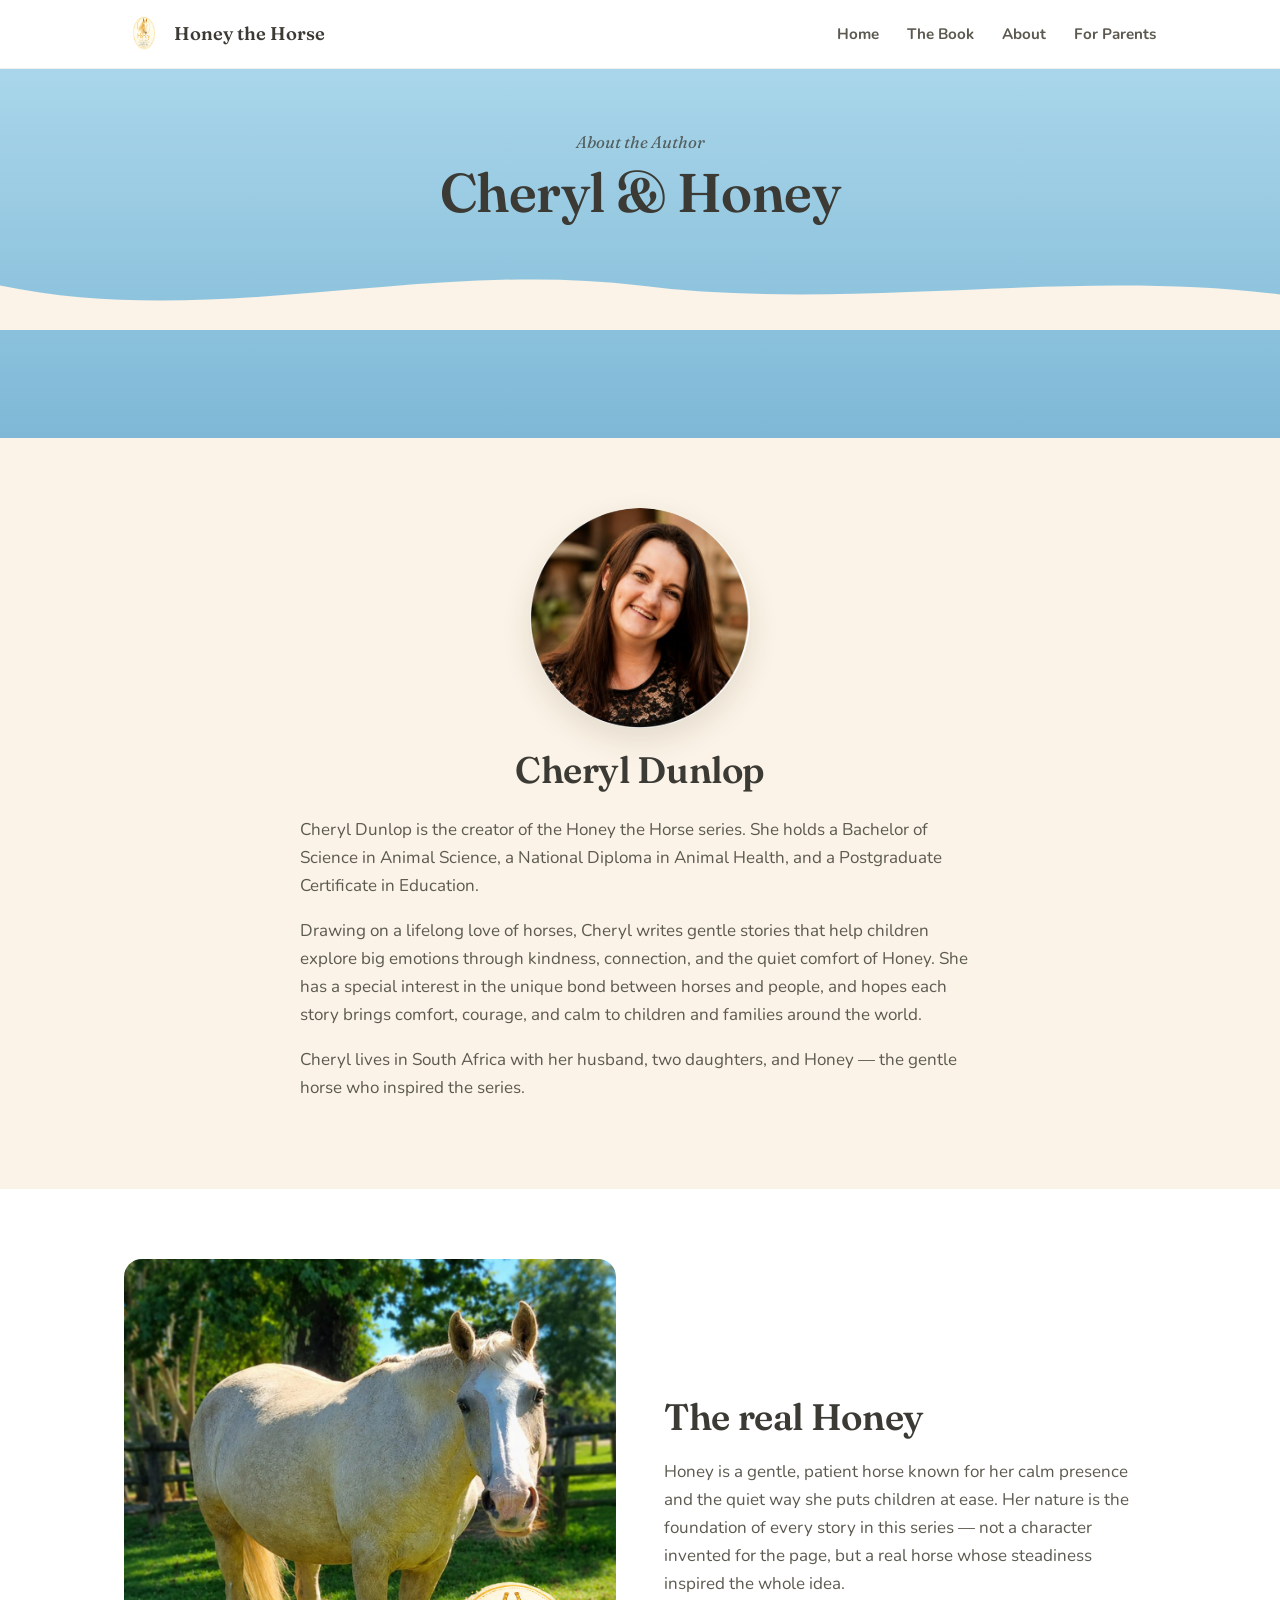
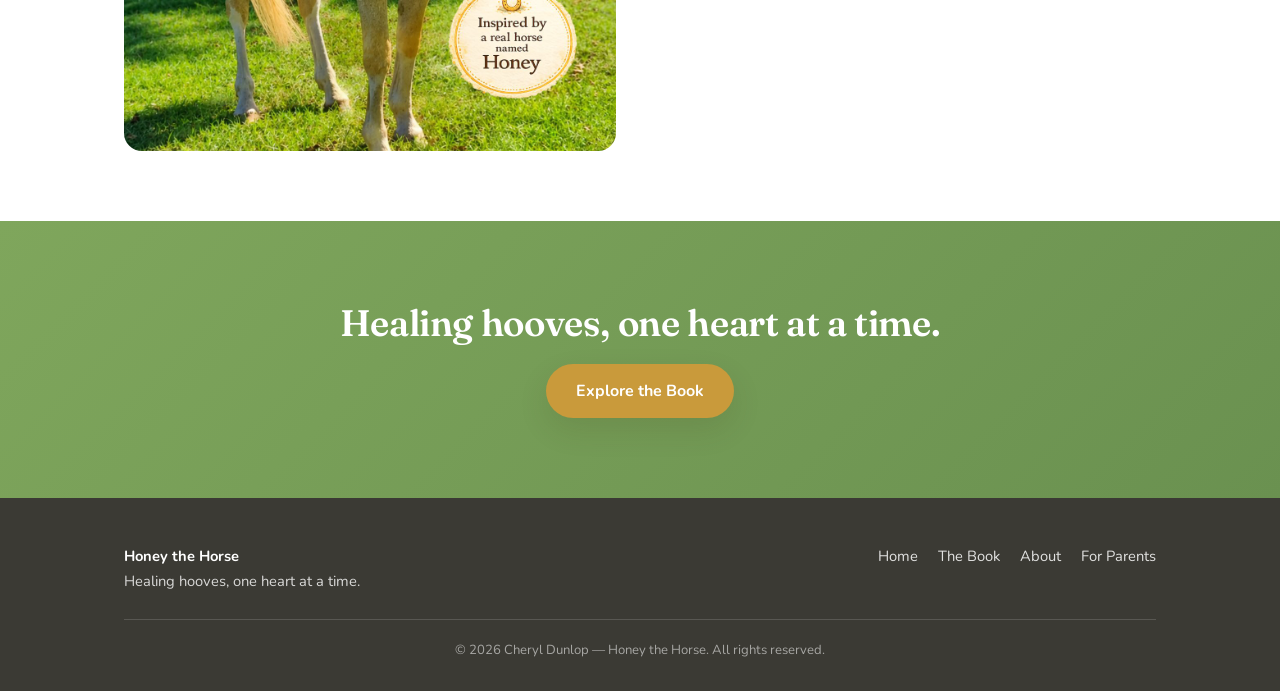
==== about.html @ f642d714 "Add files via upload" ====
<!DOCTYPE html>
<html lang="en">
<head>
<meta charset="UTF-8">
<meta name="viewport" content="width=device-width, initial-scale=1.0">
<title>About Cheryl &amp; Honey | Honey the Horse</title>
<meta name="description" content="Meet Cheryl Dunlop, author of the Honey the Horse series, and the real horse named Honey who inspired it.">
<link rel="icon" href="assets/logo.png">
<link rel="preconnect" href="https://fonts.googleapis.com">
<link href="https://fonts.googleapis.com/css2?family=Fraunces:ital,opsz,wght@0,9..144,400;0,9..144,600;1,9..144,500&family=Nunito:wght@400;600;700;800&display=swap" rel="stylesheet">
<link rel="stylesheet" href="styles.css">
</head>
<body>

<header class="site-header">
  <div class="nav-inner">
    <a href="index.html" class="brand">
      <img src="assets/logo.png" alt="Honey the Horse logo">
      Honey the Horse
    </a>
    <button class="nav-toggle" aria-label="Toggle menu" onclick="document.querySelector('.nav-links').classList.toggle('open')">&#9776;</button>
    <ul class="nav-links">
      <li><a href="index.html">Home</a></li>
      <li><a href="book.html">The Book</a></li>
      <li><a href="about.html">About</a></li>
      <li><a href="parents.html">For Parents</a></li>
    </ul>
  </div>
</header>

<section class="hero" style="padding: 60px 0 110px;">
  <div class="hero-inner">
    <p class="eyebrow">About the Author</p>
    <h1>Cheryl &amp; Honey</h1>
  </div>
  <svg class="meadow-divider" viewBox="0 0 1440 90" preserveAspectRatio="none" xmlns="http://www.w3.org/2000/svg">
    <path d="M0,40 C240,90 480,10 720,40 C960,70 1200,20 1440,50 L1440,90 L0,90 Z" fill="#FBF3E7"/>
  </svg>
</section>

<section class="section-cream">
  <div class="container">
    <div class="text-center">
      <img src="assets/profile-cheryl.jpg" alt="Cheryl Dunlop" class="profile-photo">
      <h2>Cheryl Dunlop</h2>
    </div>
    <div style="max-width: 680px; margin: 24px auto 0;">
      <p>Cheryl Dunlop is the creator of the Honey the Horse series. She holds a Bachelor of Science in Animal Science, a National Diploma in Animal Health, and a Postgraduate Certificate in Education.</p>
      <p>Drawing on a lifelong love of horses, Cheryl writes gentle stories that help children explore big emotions through kindness, connection, and the quiet comfort of Honey. She has a special interest in the unique bond between horses and people, and hopes each story brings comfort, courage, and calm to children and families around the world.</p>
      <p>Cheryl lives in South Africa with her husband, two daughters, and Honey &mdash; the gentle horse who inspired the series.</p>
    </div>
  </div>
</section>

<section class="section-white">
  <div class="container two-col">
    <div>
      <img src="assets/honey-photo.jpg" alt="Honey the horse standing in a green paddock">
    </div>
    <div>
      <h2>The real Honey</h2>
      <p>Honey is a gentle, patient horse known for her calm presence and the quiet way she puts children at ease. Her nature is the foundation of every story in this series &mdash; not a character invented for the page, but a real horse whose steadiness inspired the whole idea.</p>
    </div>
  </div>
</section>

<section class="cta-band">
  <div class="container">
    <h2>Healing hooves, one heart at a time.</h2>
    <div class="btn-row">
      <a href="book.html" class="btn btn-primary" style="background: var(--honey-gold);">Explore the Book</a>
    </div>
  </div>
</section>

<footer class="site-footer">
  <div class="container">
    <div class="footer-inner">
      <div>
        <strong style="color:white;">Honey the Horse</strong><br>
        Healing hooves, one heart at a time.
      </div>
      <ul class="footer-links">
        <li><a href="index.html">Home</a></li>
        <li><a href="book.html">The Book</a></li>
        <li><a href="about.html">About</a></li>
        <li><a href="parents.html">For Parents</a></li>
      </ul>
    </div>
    <div class="footer-bottom">
      &copy; <span id="year"></span> Cheryl Dunlop &mdash; Honey the Horse. All rights reserved.
    </div>
  </div>
</footer>

<script>document.getElementById('year').textContent = new Date().getFullYear();</script>
</body>
</html>
---- styles.css ----
/* =========================================================
   Honey the Horse — shared stylesheet
   Palette pulled from the book's own watercolor illustrations,
   not a generic template palette.
   ========================================================= */

:root {
  --sky:          #A9D6EA;   /* soft sky blue, from the meadow backgrounds */
  --sky-deep:      #7EB8D6;   /* deeper sky for gradients/footers */
  --meadow:       #7FA65C;   /* sage/meadow green */
  --meadow-pale:  #E9F1E1;   /* very pale green for section backgrounds */
  --honey-gold:   #C99A3B;   /* the title gold from the cover + logo */
  --honey-gold-lt:#E4C177;   /* lighter gold for hovers */
  --cream:        #FBF3E7;   /* paper cream, used sparingly */
  --clay-pink:    #E8A9A2;   /* wildflower pink accent */
  --ink:          #3B3A34;   /* warm charcoal, not pure black */
  --ink-soft:     #5C5A50;
  --white:        #FFFFFF;
  --radius:       18px;
  --max-width:    1080px;
  --shadow-soft:  0 12px 30px rgba(60, 50, 20, 0.12);
}

* { box-sizing: border-box; }

html { scroll-behavior: smooth; }

@media (prefers-reduced-motion: reduce) {
  html { scroll-behavior: auto; }
  * { animation-duration: 0.01ms !important; transition-duration: 0.01ms !important; }
}

body {
  margin: 0;
  font-family: 'Nunito', -apple-system, BlinkMacSystemFont, sans-serif;
  color: var(--ink);
  background: var(--white);
  line-height: 1.65;
  font-size: 17px;
}

h1, h2, h3, .display {
  font-family: 'Fraunces', Georgia, serif;
  font-weight: 600;
  color: var(--ink);
  margin: 0 0 0.5em;
  letter-spacing: -0.01em;
}

h1 { font-size: clamp(2.1rem, 5vw, 3.4rem); line-height: 1.1; }
h2 { font-size: clamp(1.6rem, 3.4vw, 2.3rem); line-height: 1.2; }
h3 { font-size: 1.3rem; }

p { margin: 0 0 1em; color: var(--ink-soft); }

a { color: var(--honey-gold); text-decoration: none; }
a:hover { color: var(--ink); }

img { max-width: 100%; display: block; border-radius: var(--radius); }

.container {
  max-width: var(--max-width);
  margin: 0 auto;
  padding: 0 24px;
}

/* ---------- Navigation ---------- */
.site-header {
  position: sticky;
  top: 0;
  z-index: 100;
  background: rgba(255, 255, 255, 0.92);
  backdrop-filter: blur(6px);
  border-bottom: 1px solid rgba(0,0,0,0.06);
}

.nav-inner {
  display: flex;
  align-items: center;
  justify-content: space-between;
  padding: 14px 24px;
  max-width: var(--max-width);
  margin: 0 auto;
}

.brand {
  display: flex;
  align-items: center;
  gap: 10px;
  font-family: 'Fraunces', serif;
  font-size: 1.15rem;
  font-weight: 600;
  color: var(--ink);
}
.brand img { width: 40px; height: 40px; border-radius: 50%; }

.nav-links {
  display: flex;
  gap: 28px;
  list-style: none;
  margin: 0;
  padding: 0;
}
.nav-links a {
  color: var(--ink-soft);
  font-weight: 700;
  font-size: 0.95rem;
}
.nav-links a:hover { color: var(--honey-gold); }

.nav-toggle { display: none; }

@media (max-width: 720px) {
  .nav-links {
    position: absolute;
    top: 100%;
    left: 0;
    right: 0;
    background: var(--white);
    flex-direction: column;
    padding: 16px 24px 20px;
    gap: 14px;
    display: none;
    border-bottom: 1px solid rgba(0,0,0,0.06);
  }
  .nav-links.open { display: flex; }
  .nav-toggle {
    display: inline-flex;
    background: none;
    border: none;
    font-size: 1.6rem;
    cursor: pointer;
    color: var(--ink);
  }
}

/* ---------- Buttons ---------- */
.btn {
  display: inline-flex;
  align-items: center;
  gap: 8px;
  padding: 14px 30px;
  border-radius: 999px;
  font-weight: 700;
  font-size: 1rem;
  border: none;
  cursor: pointer;
  transition: transform 0.15s ease, box-shadow 0.15s ease;
}
.btn:focus-visible {
  outline: 3px solid var(--honey-gold);
  outline-offset: 2px;
}
.btn-primary {
  background: var(--honey-gold);
  color: var(--white);
  box-shadow: var(--shadow-soft);
}
.btn-primary:hover { background: var(--honey-gold-lt); transform: translateY(-2px); }

.btn-outline {
  background: transparent;
  border: 2px solid var(--white);
  color: var(--white);
}
.btn-outline:hover { background: rgba(255,255,255,0.15); }

.btn-secondary {
  background: var(--white);
  color: var(--ink);
  border: 2px solid rgba(0,0,0,0.08);
}
.btn-secondary:hover { border-color: var(--honey-gold); }

.btn-row {
  display: flex;
  gap: 16px;
  flex-wrap: wrap;
}

/* ---------- Hero ---------- */
.hero {
  position: relative;
  background: linear-gradient(180deg, var(--sky) 0%, var(--sky-deep) 100%);
  overflow: hidden;
  padding: 90px 0 130px;
}
.hero-inner {
  max-width: var(--max-width);
  margin: 0 auto;
  padding: 0 24px;
  position: relative;
  z-index: 2;
  text-align: center;
  color: var(--ink);
}
.hero .eyebrow {
  font-family: 'Fraunces', serif;
  font-style: italic;
  color: var(--ink);
  opacity: 0.75;
  font-size: 1.05rem;
  margin-bottom: 6px;
}
.hero h1 { color: var(--ink); }
.hero .tagline {
  font-family: 'Fraunces', serif;
  font-style: italic;
  font-size: 1.25rem;
  color: var(--ink-soft);
  margin-bottom: 30px;
}
.hero .btn-row { justify-content: center; margin-top: 10px; }

.hero-cover {
  max-width: 280px;
  margin: 0 auto 34px;
  border-radius: 14px;
  box-shadow: var(--shadow-soft);
}

/* meadow horizon divider — signature element used between sections */
.meadow-divider {
  display: block;
  width: 100%;
  height: auto;
  margin-bottom: -2px;
}

/* ---------- Sections ---------- */
section { padding: 70px 0; }
.section-cream { background: var(--cream); }
.section-sage { background: var(--meadow-pale); }
.section-white { background: var(--white); }

.two-col {
  display: grid;
  grid-template-columns: 1fr 1fr;
  gap: 48px;
  align-items: center;
}
@media (max-width: 760px) {
  .two-col { grid-template-columns: 1fr; }
}

.center-text { text-align: center; max-width: 680px; margin: 0 auto; }

/* ---------- Cards / gallery ---------- */
.gallery {
  display: grid;
  grid-template-columns: repeat(auto-fit, minmax(220px, 1fr));
  gap: 24px;
  margin-top: 40px;
}
.gallery figure {
  margin: 0;
  background: var(--white);
  border-radius: var(--radius);
  overflow: hidden;
  box-shadow: var(--shadow-soft);
}
.gallery img { border-radius: 0; }
.gallery figcaption {
  padding: 14px 16px;
  font-size: 0.92rem;
  color: var(--ink-soft);
  font-style: italic;
}

.badge-floating {
  position: absolute;
  bottom: -20px;
  right: -20px;
  width: 110px;
  filter: drop-shadow(0 6px 14px rgba(0,0,0,0.15));
}
.cover-frame { position: relative; display: inline-block; }

/* ---------- Parent tips list ---------- */
.tip-list {
  list-style: none;
  margin: 24px 0;
  padding: 0;
  display: grid;
  gap: 14px;
}
.tip-list li {
  display: flex;
  gap: 14px;
  align-items: flex-start;
  background: var(--white);
  border-radius: 14px;
  padding: 16px 20px;
  box-shadow: var(--shadow-soft);
}
.tip-list li::before {
  content: "🌿";
  flex-shrink: 0;
}

.note-box {
  background: var(--white);
  border-left: 5px solid var(--honey-gold);
  border-radius: 12px;
  padding: 22px 26px;
  font-style: italic;
  color: var(--ink-soft);
  margin-top: 30px;
}

/* ---------- CTA band ---------- */
.cta-band {
  background: linear-gradient(135deg, var(--meadow) 0%, #6a9150 100%);
  color: var(--white);
  text-align: center;
  padding: 80px 0;
}
.cta-band h2 { color: var(--white); }
.cta-band p { color: rgba(255,255,255,0.9); }
.cta-band .btn-row { justify-content: center; }

/* ---------- Footer ---------- */
.site-footer {
  background: var(--ink);
  color: rgba(255,255,255,0.8);
  padding: 46px 0 30px;
  font-size: 0.92rem;
}
.footer-inner {
  display: flex;
  justify-content: space-between;
  flex-wrap: wrap;
  gap: 20px;
}
.footer-inner a { color: rgba(255,255,255,0.85); }
.footer-inner a:hover { color: var(--honey-gold-lt); }
.footer-links {
  display: flex;
  gap: 20px;
  list-style: none;
  padding: 0;
  margin: 0;
}
.footer-bottom {
  margin-top: 26px;
  padding-top: 20px;
  border-top: 1px solid rgba(255,255,255,0.15);
  font-size: 0.82rem;
  color: rgba(255,255,255,0.55);
  text-align: center;
}

/* ---------- Profile / about layout ---------- */
.profile-photo {
  width: 220px;
  border-radius: 50%;
  box-shadow: var(--shadow-soft);
  margin: 0 auto 20px;
}

/* ---------- Utility ---------- */
.mt-lg { margin-top: 48px; }
.text-center { text-align: center; }
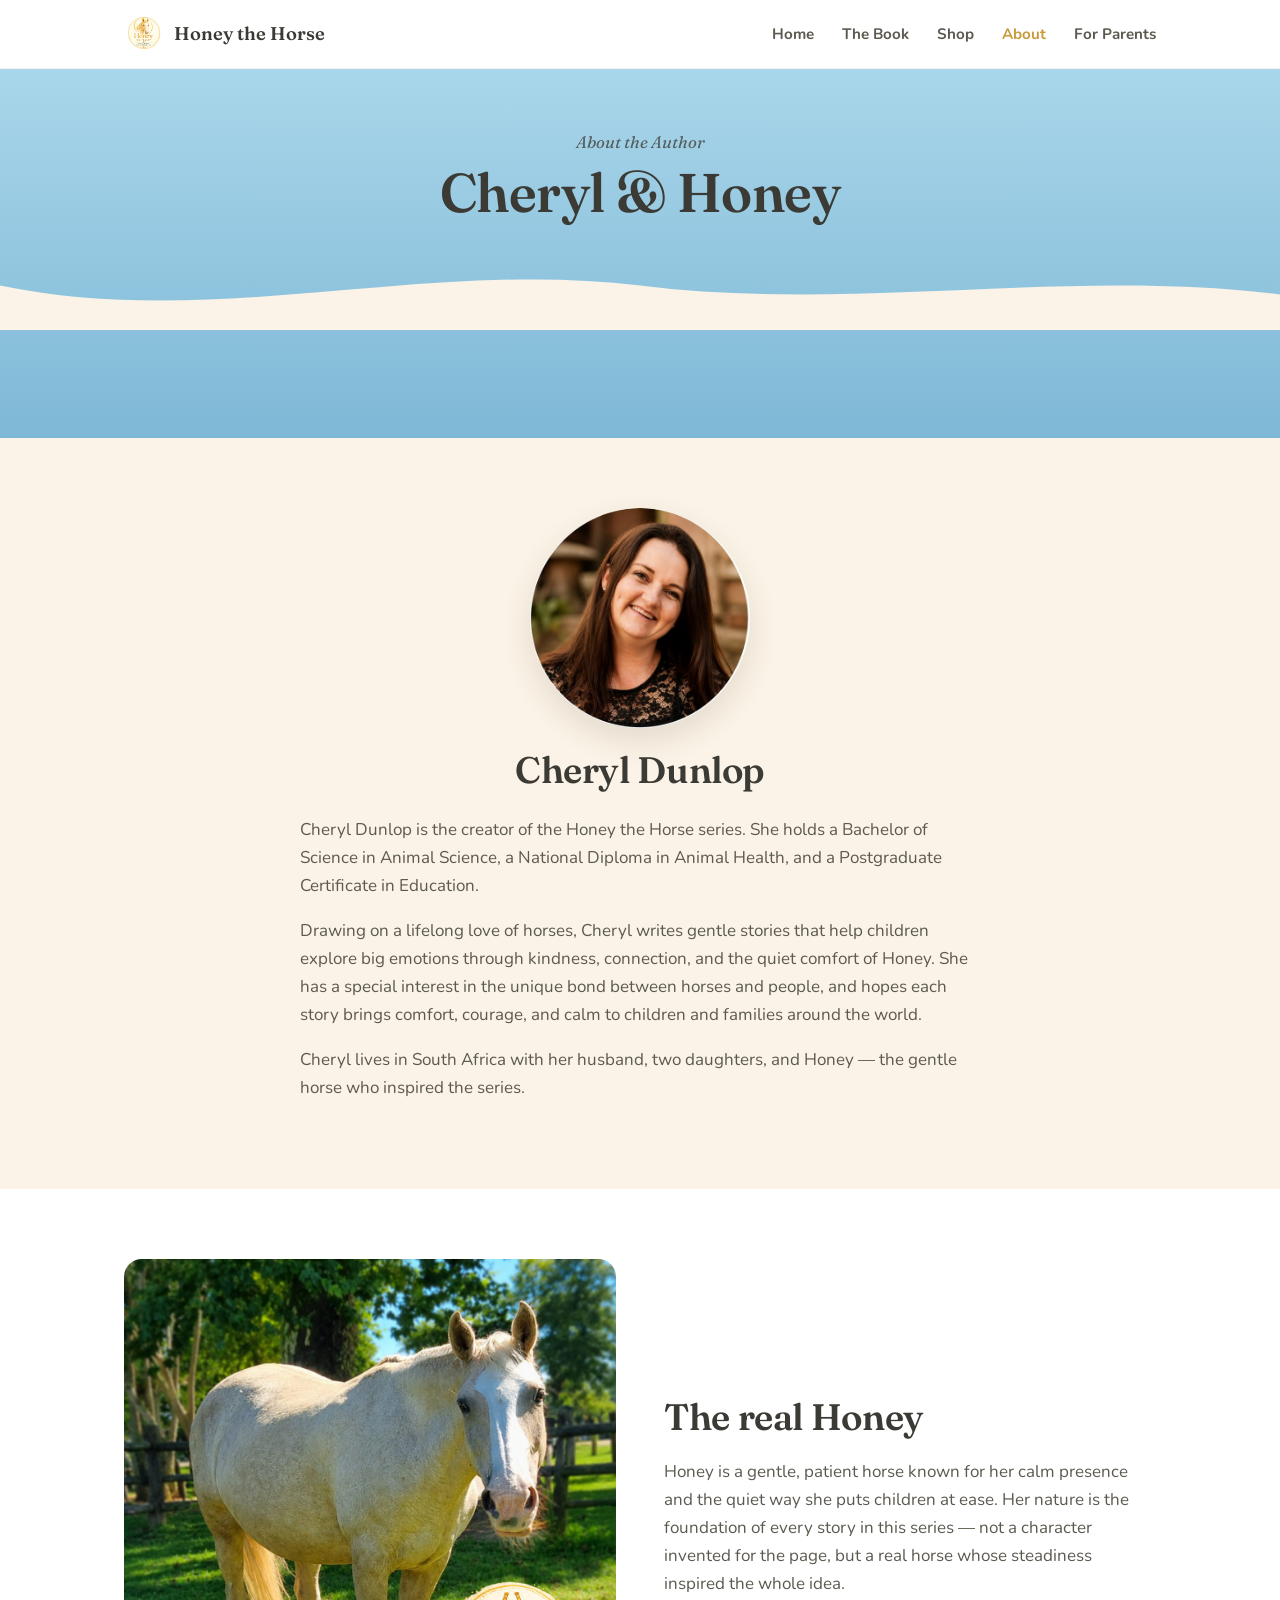
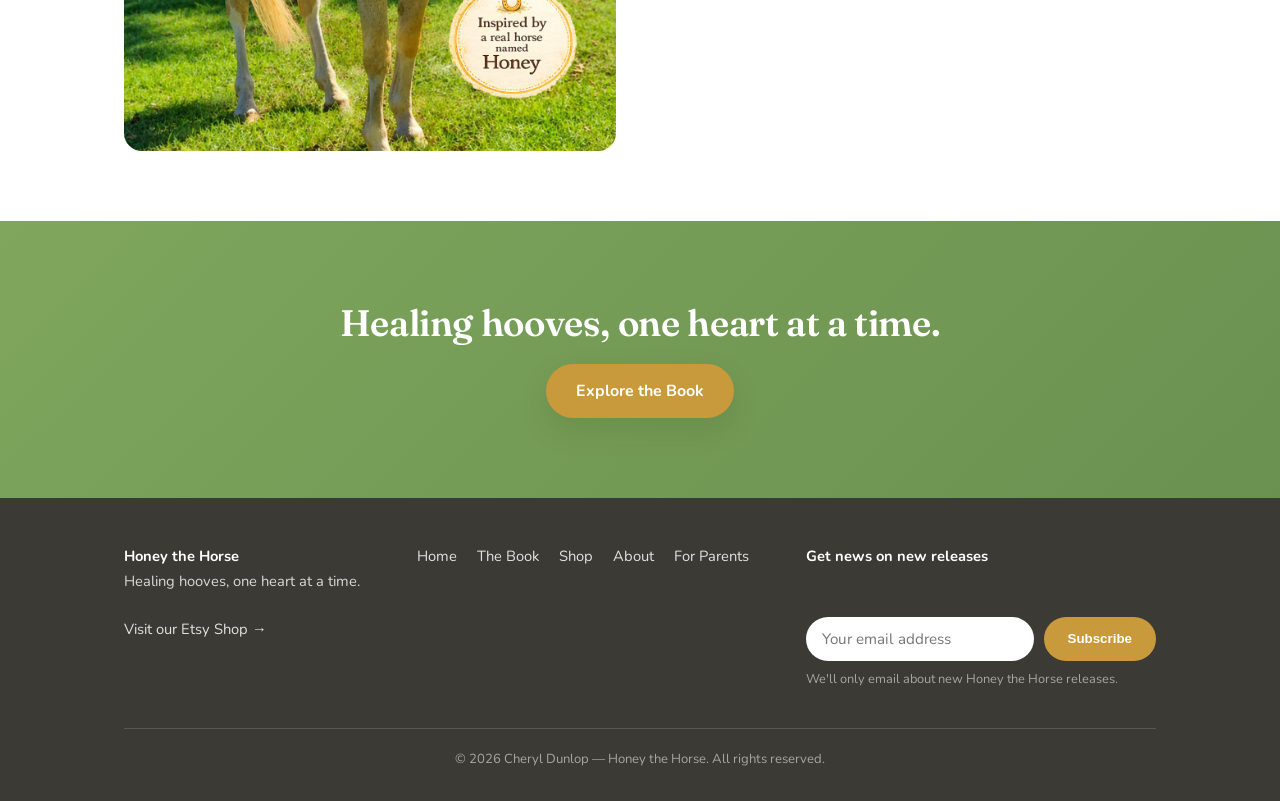
==== commit 30d22715: "Add files via upload" ====
--- a/about.html
+++ b/about.html
@@ -5,7 +5,19 @@
 <meta name="viewport" content="width=device-width, initial-scale=1.0">
 <title>About Cheryl &amp; Honey | Honey the Horse</title>
 <meta name="description" content="Meet Cheryl Dunlop, author of the Honey the Horse series, and the real horse named Honey who inspired it.">
-<link rel="icon" href="assets/logo.png">
+
+<meta property="og:type" content="website">
+<meta property="og:title" content="About Cheryl &amp; Honey | Honey the Horse">
+<meta property="og:description" content="Meet Cheryl Dunlop, author of the Honey the Horse series, and the real horse named Honey who inspired it.">
+<meta property="og:image" content="https://honeythehorse.com/assets/honey-photo.jpg">
+<meta property="og:url" content="https://honeythehorse.com/about.html">
+<meta name="twitter:card" content="summary_large_image">
+<meta name="twitter:title" content="About Cheryl &amp; Honey | Honey the Horse">
+<meta name="twitter:description" content="Meet Cheryl Dunlop, author of the Honey the Horse series, and the real horse named Honey who inspired it.">
+<meta name="twitter:image" content="https://honeythehorse.com/assets/honey-photo.jpg">
+
+<link rel="icon" href="/favicon.ico">
+<link rel="apple-touch-icon" href="/apple-touch-icon.png">
 <link rel="preconnect" href="https://fonts.googleapis.com">
 <link href="https://fonts.googleapis.com/css2?family=Fraunces:ital,opsz,wght@0,9..144,400;0,9..144,600;1,9..144,500&family=Nunito:wght@400;600;700;800&display=swap" rel="stylesheet">
 <link rel="stylesheet" href="styles.css">
@@ -22,7 +34,8 @@
     <ul class="nav-links">
       <li><a href="index.html">Home</a></li>
       <li><a href="book.html">The Book</a></li>
-      <li><a href="about.html">About</a></li>
+      <li><a href="shop.html">Shop</a></li>
+      <li><a href="about.html" class="active">About</a></li>
       <li><a href="parents.html">For Parents</a></li>
     </ul>
   </div>
@@ -78,14 +91,25 @@
     <div class="footer-inner">
       <div>
         <strong style="color:white;">Honey the Horse</strong><br>
-        Healing hooves, one heart at a time.
+        Healing hooves, one heart at a time.<br><br>
+        <a href="https://www.etsy.com/shop/HoneytheHorse" target="_blank" rel="noopener">Visit our Etsy Shop &rarr;</a>
       </div>
       <ul class="footer-links">
         <li><a href="index.html">Home</a></li>
         <li><a href="book.html">The Book</a></li>
+        <li><a href="shop.html">Shop</a></li>
         <li><a href="about.html">About</a></li>
         <li><a href="parents.html">For Parents</a></li>
       </ul>
+      <div>
+        <strong style="color:white;">Get news on new releases</strong>
+        <!-- TODO: replace with real Mailchimp (or chosen provider) embed form action + list ID once Cheryl's account is set up -->
+        <form class="newsletter-form mt-lg" action="#" method="post" target="_blank">
+          <input type="email" name="EMAIL" placeholder="Your email address" required>
+          <button type="submit">Subscribe</button>
+        </form>
+        <p class="newsletter-note">We'll only email about new Honey the Horse releases.</p>
+      </div>
     </div>
     <div class="footer-bottom">
       &copy; <span id="year"></span> Cheryl Dunlop &mdash; Honey the Horse. All rights reserved.
--- a/styles.css
+++ b/styles.css
@@ -1,19 +1,18 @@
 /* =========================================================
    Honey the Horse — shared stylesheet
-   Palette pulled from the book's own watercolor illustrations,
-   not a generic template palette.
+   Palette pulled from the book's own watercolor illustrations.
    ========================================================= */
 
 :root {
-  --sky:          #A9D6EA;   /* soft sky blue, from the meadow backgrounds */
-  --sky-deep:      #7EB8D6;   /* deeper sky for gradients/footers */
-  --meadow:       #7FA65C;   /* sage/meadow green */
-  --meadow-pale:  #E9F1E1;   /* very pale green for section backgrounds */
-  --honey-gold:   #C99A3B;   /* the title gold from the cover + logo */
-  --honey-gold-lt:#E4C177;   /* lighter gold for hovers */
-  --cream:        #FBF3E7;   /* paper cream, used sparingly */
-  --clay-pink:    #E8A9A2;   /* wildflower pink accent */
-  --ink:          #3B3A34;   /* warm charcoal, not pure black */
+  --sky:          #A9D6EA;
+  --sky-deep:      #7EB8D6;
+  --meadow:       #7FA65C;
+  --meadow-pale:  #E9F1E1;
+  --honey-gold:   #C99A3B;
+  --honey-gold-lt:#E4C177;
+  --cream:        #FBF3E7;
+  --clay-pink:    #E8A9A2;
+  --ink:          #3B3A34;
   --ink-soft:     #5C5A50;
   --white:        #FFFFFF;
   --radius:       18px;
@@ -22,7 +21,6 @@
 }
 
 * { box-sizing: border-box; }
-
 html { scroll-behavior: smooth; }
 
 @media (prefers-reduced-motion: reduce) {
@@ -52,10 +50,8 @@
 h3 { font-size: 1.3rem; }
 
 p { margin: 0 0 1em; color: var(--ink-soft); }
-
 a { color: var(--honey-gold); text-decoration: none; }
 a:hover { color: var(--ink); }
-
 img { max-width: 100%; display: block; border-radius: var(--radius); }
 
 .container {
@@ -92,7 +88,13 @@
   font-weight: 600;
   color: var(--ink);
 }
-.brand img { width: 40px; height: 40px; border-radius: 50%; }
+.brand img {
+  width: 40px;
+  height: 40px;
+  border-radius: 50%;
+  object-fit: cover; /* prevents distortion/oval logos regardless of source aspect ratio */
+  flex-shrink: 0;
+}
 
 .nav-links {
   display: flex;
@@ -101,16 +103,12 @@
   margin: 0;
   padding: 0;
 }
-.nav-links a {
-  color: var(--ink-soft);
-  font-weight: 700;
-  font-size: 0.95rem;
-}
-.nav-links a:hover { color: var(--honey-gold); }
+.nav-links a { color: var(--ink-soft); font-weight: 700; font-size: 0.95rem; }
+.nav-links a:hover, .nav-links a.active { color: var(--honey-gold); }
 
 .nav-toggle { display: none; }
 
-@media (max-width: 720px) {
+@media (max-width: 760px) {
   .nav-links {
     position: absolute;
     top: 100%;
@@ -147,36 +145,16 @@
   cursor: pointer;
   transition: transform 0.15s ease, box-shadow 0.15s ease;
 }
-.btn:focus-visible {
-  outline: 3px solid var(--honey-gold);
-  outline-offset: 2px;
-}
-.btn-primary {
-  background: var(--honey-gold);
-  color: var(--white);
-  box-shadow: var(--shadow-soft);
-}
+.btn:focus-visible { outline: 3px solid var(--honey-gold); outline-offset: 2px; }
+.btn-primary { background: var(--honey-gold); color: var(--white); box-shadow: var(--shadow-soft); }
 .btn-primary:hover { background: var(--honey-gold-lt); transform: translateY(-2px); }
-
-.btn-outline {
-  background: transparent;
-  border: 2px solid var(--white);
-  color: var(--white);
-}
+.btn-outline { background: transparent; border: 2px solid var(--white); color: var(--white); }
 .btn-outline:hover { background: rgba(255,255,255,0.15); }
-
-.btn-secondary {
-  background: var(--white);
-  color: var(--ink);
-  border: 2px solid rgba(0,0,0,0.08);
-}
+.btn-secondary { background: var(--white); color: var(--ink); border: 2px solid rgba(0,0,0,0.08); }
 .btn-secondary:hover { border-color: var(--honey-gold); }
-
-.btn-row {
-  display: flex;
-  gap: 16px;
-  flex-wrap: wrap;
-}
+.btn-etsy { background: var(--clay-pink); color: var(--white); }
+.btn-etsy:hover { background: #dd8f88; }
+.btn-row { display: flex; gap: 16px; flex-wrap: wrap; }
 
 /* ---------- Hero ---------- */
 .hero {
@@ -211,21 +189,9 @@
   margin-bottom: 30px;
 }
 .hero .btn-row { justify-content: center; margin-top: 10px; }
-
-.hero-cover {
-  max-width: 280px;
-  margin: 0 auto 34px;
-  border-radius: 14px;
-  box-shadow: var(--shadow-soft);
-}
-
-/* meadow horizon divider — signature element used between sections */
-.meadow-divider {
-  display: block;
-  width: 100%;
-  height: auto;
-  margin-bottom: -2px;
-}
+.hero-cover { max-width: 280px; margin: 0 auto 34px; border-radius: 14px; box-shadow: var(--shadow-soft); }
+
+.meadow-divider { display: block; width: 100%; height: auto; margin-bottom: -2px; }
 
 /* ---------- Sections ---------- */
 section { padding: 70px 0; }
@@ -233,70 +199,35 @@
 .section-sage { background: var(--meadow-pale); }
 .section-white { background: var(--white); }
 
-.two-col {
-  display: grid;
-  grid-template-columns: 1fr 1fr;
-  gap: 48px;
-  align-items: center;
-}
-@media (max-width: 760px) {
-  .two-col { grid-template-columns: 1fr; }
-}
+.two-col { display: grid; grid-template-columns: 1fr 1fr; gap: 48px; align-items: center; }
+@media (max-width: 760px) { .two-col { grid-template-columns: 1fr; } }
 
 .center-text { text-align: center; max-width: 680px; margin: 0 auto; }
 
-/* ---------- Cards / gallery ---------- */
-.gallery {
-  display: grid;
-  grid-template-columns: repeat(auto-fit, minmax(220px, 1fr));
-  gap: 24px;
-  margin-top: 40px;
-}
-.gallery figure {
-  margin: 0;
-  background: var(--white);
+/* ---------- Gallery ---------- */
+.gallery { display: grid; grid-template-columns: repeat(auto-fit, minmax(220px, 1fr)); gap: 24px; margin-top: 40px; }
+.gallery figure { margin: 0; background: var(--white); border-radius: var(--radius); overflow: hidden; box-shadow: var(--shadow-soft); }
+.gallery img { border-radius: 0; }
+.gallery figcaption { padding: 14px 16px; font-size: 0.92rem; color: var(--ink-soft); font-style: italic; }
+
+.badge-floating { position: absolute; bottom: -20px; right: -20px; width: 110px; filter: drop-shadow(0 6px 14px rgba(0,0,0,0.15)); }
+.cover-frame { position: relative; display: inline-block; }
+
+/* ---------- Video ---------- */
+.video-frame {
+  max-width: 380px;
+  margin: 0 auto;
   border-radius: var(--radius);
   overflow: hidden;
   box-shadow: var(--shadow-soft);
 }
-.gallery img { border-radius: 0; }
-.gallery figcaption {
-  padding: 14px 16px;
-  font-size: 0.92rem;
-  color: var(--ink-soft);
-  font-style: italic;
-}
-
-.badge-floating {
-  position: absolute;
-  bottom: -20px;
-  right: -20px;
-  width: 110px;
-  filter: drop-shadow(0 6px 14px rgba(0,0,0,0.15));
-}
-.cover-frame { position: relative; display: inline-block; }
+.video-frame.square { max-width: 480px; }
+.video-frame video { width: 100%; display: block; border-radius: 0; background: #000; }
 
 /* ---------- Parent tips list ---------- */
-.tip-list {
-  list-style: none;
-  margin: 24px 0;
-  padding: 0;
-  display: grid;
-  gap: 14px;
-}
-.tip-list li {
-  display: flex;
-  gap: 14px;
-  align-items: flex-start;
-  background: var(--white);
-  border-radius: 14px;
-  padding: 16px 20px;
-  box-shadow: var(--shadow-soft);
-}
-.tip-list li::before {
-  content: "🌿";
-  flex-shrink: 0;
-}
+.tip-list { list-style: none; margin: 24px 0; padding: 0; display: grid; gap: 14px; }
+.tip-list li { display: flex; gap: 14px; align-items: flex-start; background: var(--white); border-radius: 14px; padding: 16px 20px; box-shadow: var(--shadow-soft); }
+.tip-list li::before { content: "🌿"; flex-shrink: 0; }
 
 .note-box {
   background: var(--white);
@@ -308,55 +239,94 @@
   margin-top: 30px;
 }
 
+/* ---------- Shop cards ---------- */
+.shop-grid {
+  display: grid;
+  grid-template-columns: repeat(auto-fit, minmax(320px, 1fr));
+  gap: 32px;
+  margin-top: 40px;
+}
+.shop-card {
+  background: var(--white);
+  border-radius: var(--radius);
+  box-shadow: var(--shadow-soft);
+  padding: 28px;
+  display: flex;
+  flex-direction: column;
+  gap: 16px;
+}
+.shop-card .tag {
+  display: inline-block;
+  background: var(--meadow-pale);
+  color: var(--meadow);
+  font-weight: 700;
+  font-size: 0.78rem;
+  text-transform: uppercase;
+  letter-spacing: 0.04em;
+  padding: 5px 12px;
+  border-radius: 999px;
+  width: fit-content;
+}
+.shop-card .feature-list {
+  list-style: none;
+  padding: 0;
+  margin: 0;
+  display: flex;
+  flex-direction: column;
+  gap: 6px;
+  font-size: 0.95rem;
+  color: var(--ink-soft);
+}
+.shop-card.coming-soon { opacity: 0.6; justify-content: center; align-items: center; text-align: center; }
+
 /* ---------- CTA band ---------- */
-.cta-band {
-  background: linear-gradient(135deg, var(--meadow) 0%, #6a9150 100%);
-  color: var(--white);
-  text-align: center;
-  padding: 80px 0;
-}
+.cta-band { background: linear-gradient(135deg, var(--meadow) 0%, #6a9150 100%); color: var(--white); text-align: center; padding: 80px 0; }
 .cta-band h2 { color: var(--white); }
 .cta-band p { color: rgba(255,255,255,0.9); }
 .cta-band .btn-row { justify-content: center; }
 
+/* ---------- Newsletter form ---------- */
+.newsletter-form {
+  display: flex;
+  gap: 10px;
+  flex-wrap: wrap;
+  max-width: 420px;
+}
+.newsletter-form input[type="email"] {
+  flex: 1;
+  min-width: 180px;
+  padding: 12px 16px;
+  border-radius: 999px;
+  border: none;
+  font-family: 'Nunito', sans-serif;
+  font-size: 0.95rem;
+}
+.newsletter-form button {
+  padding: 12px 24px;
+  border-radius: 999px;
+  border: none;
+  background: var(--honey-gold);
+  color: var(--white);
+  font-weight: 700;
+  cursor: pointer;
+}
+.newsletter-form button:hover { background: var(--honey-gold-lt); }
+.newsletter-note { font-size: 0.8rem; color: rgba(255,255,255,0.55); margin-top: 8px; }
+
 /* ---------- Footer ---------- */
-.site-footer {
-  background: var(--ink);
-  color: rgba(255,255,255,0.8);
-  padding: 46px 0 30px;
-  font-size: 0.92rem;
-}
-.footer-inner {
-  display: flex;
-  justify-content: space-between;
-  flex-wrap: wrap;
-  gap: 20px;
-}
+.site-footer { background: var(--ink); color: rgba(255,255,255,0.8); padding: 46px 0 30px; font-size: 0.92rem; }
+.footer-inner { display: flex; justify-content: space-between; flex-wrap: wrap; gap: 32px; }
 .footer-inner a { color: rgba(255,255,255,0.85); }
 .footer-inner a:hover { color: var(--honey-gold-lt); }
-.footer-links {
-  display: flex;
-  gap: 20px;
-  list-style: none;
-  padding: 0;
-  margin: 0;
-}
-.footer-bottom {
-  margin-top: 26px;
-  padding-top: 20px;
-  border-top: 1px solid rgba(255,255,255,0.15);
-  font-size: 0.82rem;
-  color: rgba(255,255,255,0.55);
-  text-align: center;
-}
-
-/* ---------- Profile / about layout ---------- */
-.profile-photo {
-  width: 220px;
-  border-radius: 50%;
-  box-shadow: var(--shadow-soft);
-  margin: 0 auto 20px;
-}
+.footer-links { display: flex; gap: 20px; list-style: none; padding: 0; margin: 0; }
+.footer-bottom { margin-top: 26px; padding-top: 20px; border-top: 1px solid rgba(255,255,255,0.15); font-size: 0.82rem; color: rgba(255,255,255,0.55); text-align: center; }
+
+/* ---------- Profile ---------- */
+.profile-photo { width: 220px; border-radius: 50%; box-shadow: var(--shadow-soft); margin: 0 auto 20px; }
+
+/* ---------- 404 ---------- */
+.error-page { text-align: center; padding: 130px 24px; background: linear-gradient(180deg, var(--sky) 0%, var(--sky-deep) 100%); min-height: 60vh; }
+.error-page h1 { font-size: clamp(2.4rem, 6vw, 4rem); }
 
 /* ---------- Utility ---------- */
 .mt-lg { margin-top: 48px; }
